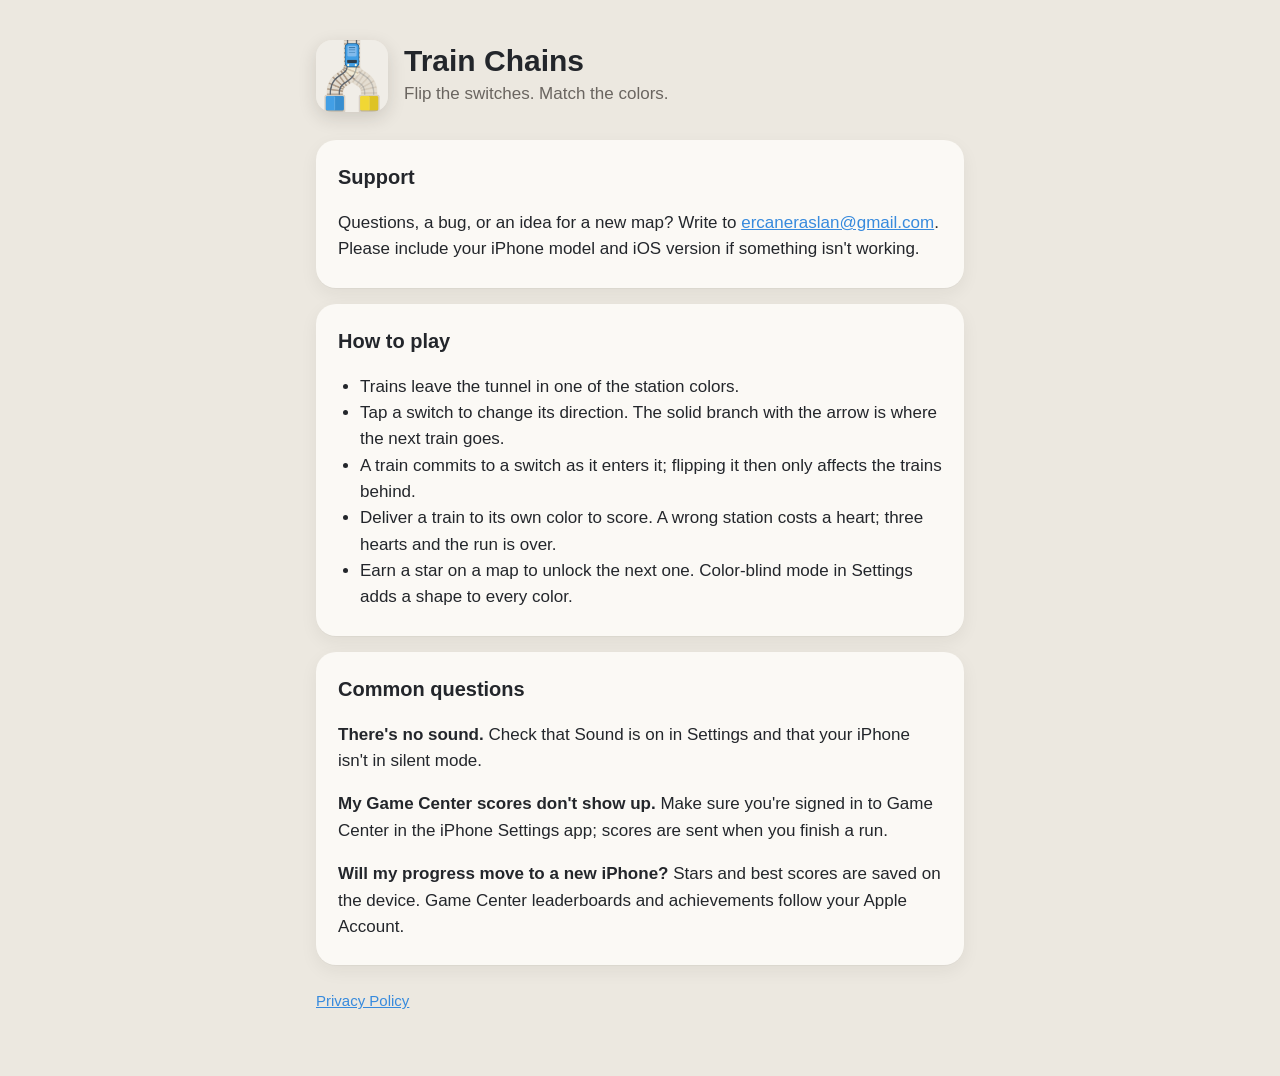
==== index.html @ 2b3a77cd "Update site Co-Authored-By: Claude Opus 5.5 <noreply@anthropic.com>" ====
<!doctype html>
<html lang="en">
<head>
<meta charset="utf-8">
<meta name="viewport" content="width=device-width, initial-scale=1">
<title>Train Chains – Support</title>
<meta name="description" content="Support for Train Chains, a calm-but-tense switch puzzle for iPhone.">
<link rel="stylesheet" href="style.css">
</head>
<body>
<main>
  <header>
    <img src="icon.png" alt="Train Chains app icon">
    <div>
      <h1>Train Chains</h1>
      <p>Flip the switches. Match the colors.</p>
    </div>
  </header>

  <section class="card">
    <h2>Support</h2>
    <p>Questions, a bug, or an idea for a new map? Write to
      <a href="mailto:ercaneraslan@gmail.com">ercaneraslan@gmail.com</a>. Please include your iPhone model and iOS version if something isn't working.</p>
  </section>

  <section class="card">
    <h2>How to play</h2>
    <ul>
      <li>Trains leave the tunnel in one of the station colors.</li>
      <li>Tap a switch to change its direction. The solid branch with the arrow is where the next train goes.</li>
      <li>A train commits to a switch as it enters it; flipping it then only affects the trains behind.</li>
      <li>Deliver a train to its own color to score. A wrong station costs a heart; three hearts and the run is over.</li>
      <li>Earn a star on a map to unlock the next one. Color-blind mode in Settings adds a shape to every color.</li>
    </ul>
  </section>

  <section class="card">
    <h2>Common questions</h2>
    <p><strong>There's no sound.</strong> Check that Sound is on in Settings and that your iPhone isn't in silent mode.</p>
    <p><strong>My Game Center scores don't show up.</strong> Make sure you're signed in to Game Center in the iPhone Settings app; scores are sent when you finish a run.</p>
    <p><strong>Will my progress move to a new iPhone?</strong> Stars and best scores are saved on the device. Game Center leaderboards and achievements follow your Apple Account.</p>
  </section>

  <nav>
    <a href="privacy.html">Privacy Policy</a>
  </nav>
</main>
</body>
</html>
---- style.css ----
:root {
  --bg: #ECE8E0;
  --card: #FBF9F5;
  --ink: #23262B;
  --muted: #6A6560;
  --line: #E2DBCF;
  --blue: #378ADD;
  --font: ui-rounded, "SF Pro Rounded", -apple-system, BlinkMacSystemFont, "Helvetica Neue", Arial, sans-serif;
}
@media (prefers-color-scheme: dark) {
  :root { --bg: #1C1D20; --card: #26282C; --ink: #F1EEE8; --muted: #A8A39B; --line: #34363B; --blue: #6AAAF0; }
}
* { box-sizing: border-box; }
body { margin: 0; background: var(--bg); color: var(--ink); font: 17px/1.55 var(--font); -webkit-text-size-adjust: 100%; }
main { max-width: 680px; margin: 0 auto; padding: 40px 16px 64px; }
header { display: flex; align-items: center; gap: 16px; margin-bottom: 28px; }
header img { width: 72px; height: 72px; border-radius: 16px; box-shadow: 0 6px 18px rgba(40, 32, 24, 0.15); }
header h1 { margin: 0; font-size: 30px; line-height: 1.1; }
header p { margin: 4px 0 0; color: var(--muted); }
.card { background: var(--card); border-radius: 20px; padding: 22px 22px 8px; margin-bottom: 16px; box-shadow: 0 1px 0 rgba(0, 0, 0, 0.03), 0 6px 18px rgba(40, 32, 24, 0.06); }
h2 { margin: 0 0 10px; font-size: 20px; }
p, li { color: var(--ink); }
ul { padding-left: 22px; }
a { color: var(--blue); }
nav { display: flex; gap: 18px; margin-top: 24px; color: var(--muted); font-size: 15px; }
.muted { color: var(--muted); font-size: 15px; }
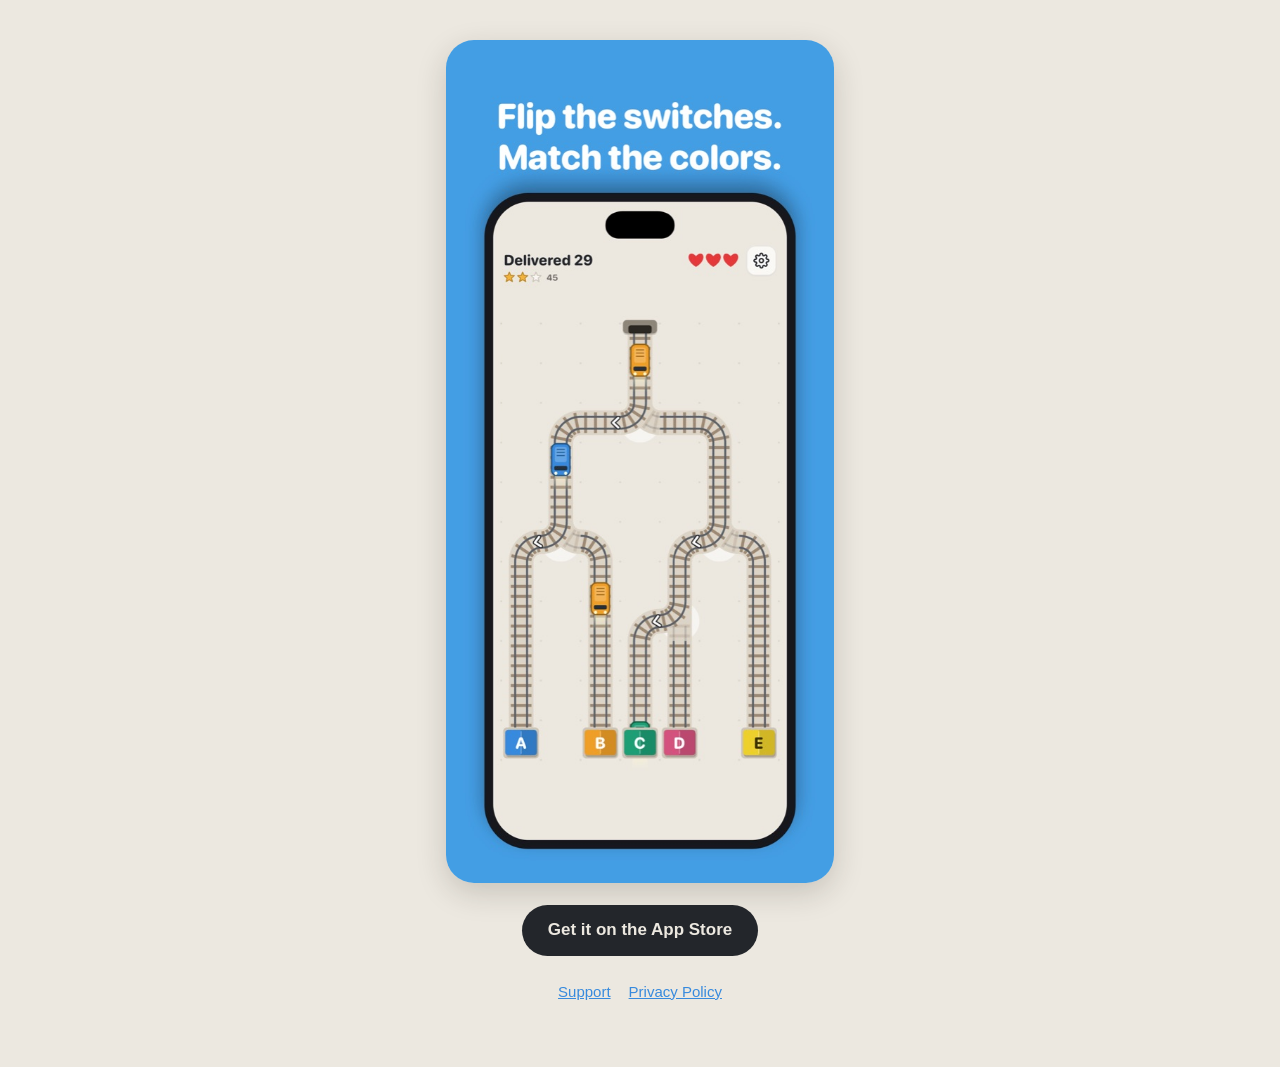
==== commit 9c7862a6: "Update site Co-Authored-By: Claude Opus 5.5 <noreply@anthropic.com>" ====
--- a/index.html
+++ b/index.html
@@ -3,45 +3,18 @@
 <head>
 <meta charset="utf-8">
 <meta name="viewport" content="width=device-width, initial-scale=1">
-<title>Train Chains – Support</title>
-<meta name="description" content="Support for Train Chains, a calm-but-tense switch puzzle for iPhone.">
+<title>Train Chains</title>
+<meta name="description" content="Train Chains, a switch puzzle for iPhone. Available on the App Store.">
 <link rel="stylesheet" href="style.css">
 </head>
-<body>
+<body class="home">
 <main>
-  <header>
-    <img src="icon.png" alt="Train Chains app icon">
-    <div>
-      <h1>Train Chains</h1>
-      <p>Flip the switches. Match the colors.</p>
-    </div>
-  </header>
-
-  <section class="card">
-    <h2>Support</h2>
-    <p>Questions, a bug, or an idea for a new map? Write to
-      <a href="mailto:ercaneraslan@gmail.com">ercaneraslan@gmail.com</a>. Please include your iPhone model and iOS version if something isn't working.</p>
-  </section>
-
-  <section class="card">
-    <h2>How to play</h2>
-    <ul>
-      <li>Trains leave the tunnel in one of the station colors.</li>
-      <li>Tap a switch to change its direction. The solid branch with the arrow is where the next train goes.</li>
-      <li>A train commits to a switch as it enters it; flipping it then only affects the trains behind.</li>
-      <li>Deliver a train to its own color to score. A wrong station costs a heart; three hearts and the run is over.</li>
-      <li>Earn a star on a map to unlock the next one. Color-blind mode in Settings adds a shape to every color.</li>
-    </ul>
-  </section>
-
-  <section class="card">
-    <h2>Common questions</h2>
-    <p><strong>There's no sound.</strong> Check that Sound is on in Settings and that your iPhone isn't in silent mode.</p>
-    <p><strong>My Game Center scores don't show up.</strong> Make sure you're signed in to Game Center in the iPhone Settings app; scores are sent when you finish a run.</p>
-    <p><strong>Will my progress move to a new iPhone?</strong> Stars and best scores are saved on the device. Game Center leaderboards and achievements follow your Apple Account.</p>
-  </section>
-
+  <a class="store-link" href="https://apps.apple.com/app/id6819001678" aria-label="Get Train Chains on the App Store">
+    <img src="hero.jpg" alt="Train Chains on the App Store" width="552" height="1200">
+    <span class="store-button">Get it on the App Store</span>
+  </a>
   <nav>
+    <a href="support.html">Support</a>
     <a href="privacy.html">Privacy Policy</a>
   </nav>
 </main>
--- a/style.css
+++ b/style.css
@@ -24,3 +24,8 @@
 a { color: var(--blue); }
 nav { display: flex; gap: 18px; margin-top: 24px; color: var(--muted); font-size: 15px; }
 .muted { color: var(--muted); font-size: 15px; }
+.home main { max-width: 420px; text-align: center; }
+.store-link { display: block; text-decoration: none; }
+.store-link img { display: block; width: 100%; height: auto; border-radius: 28px; box-shadow: 0 10px 30px rgba(40, 32, 24, 0.18); }
+.store-button { display: inline-block; margin-top: 22px; padding: 12px 26px; border-radius: 999px; background: var(--ink); color: var(--bg); font-weight: 600; }
+.home nav { justify-content: center; }
